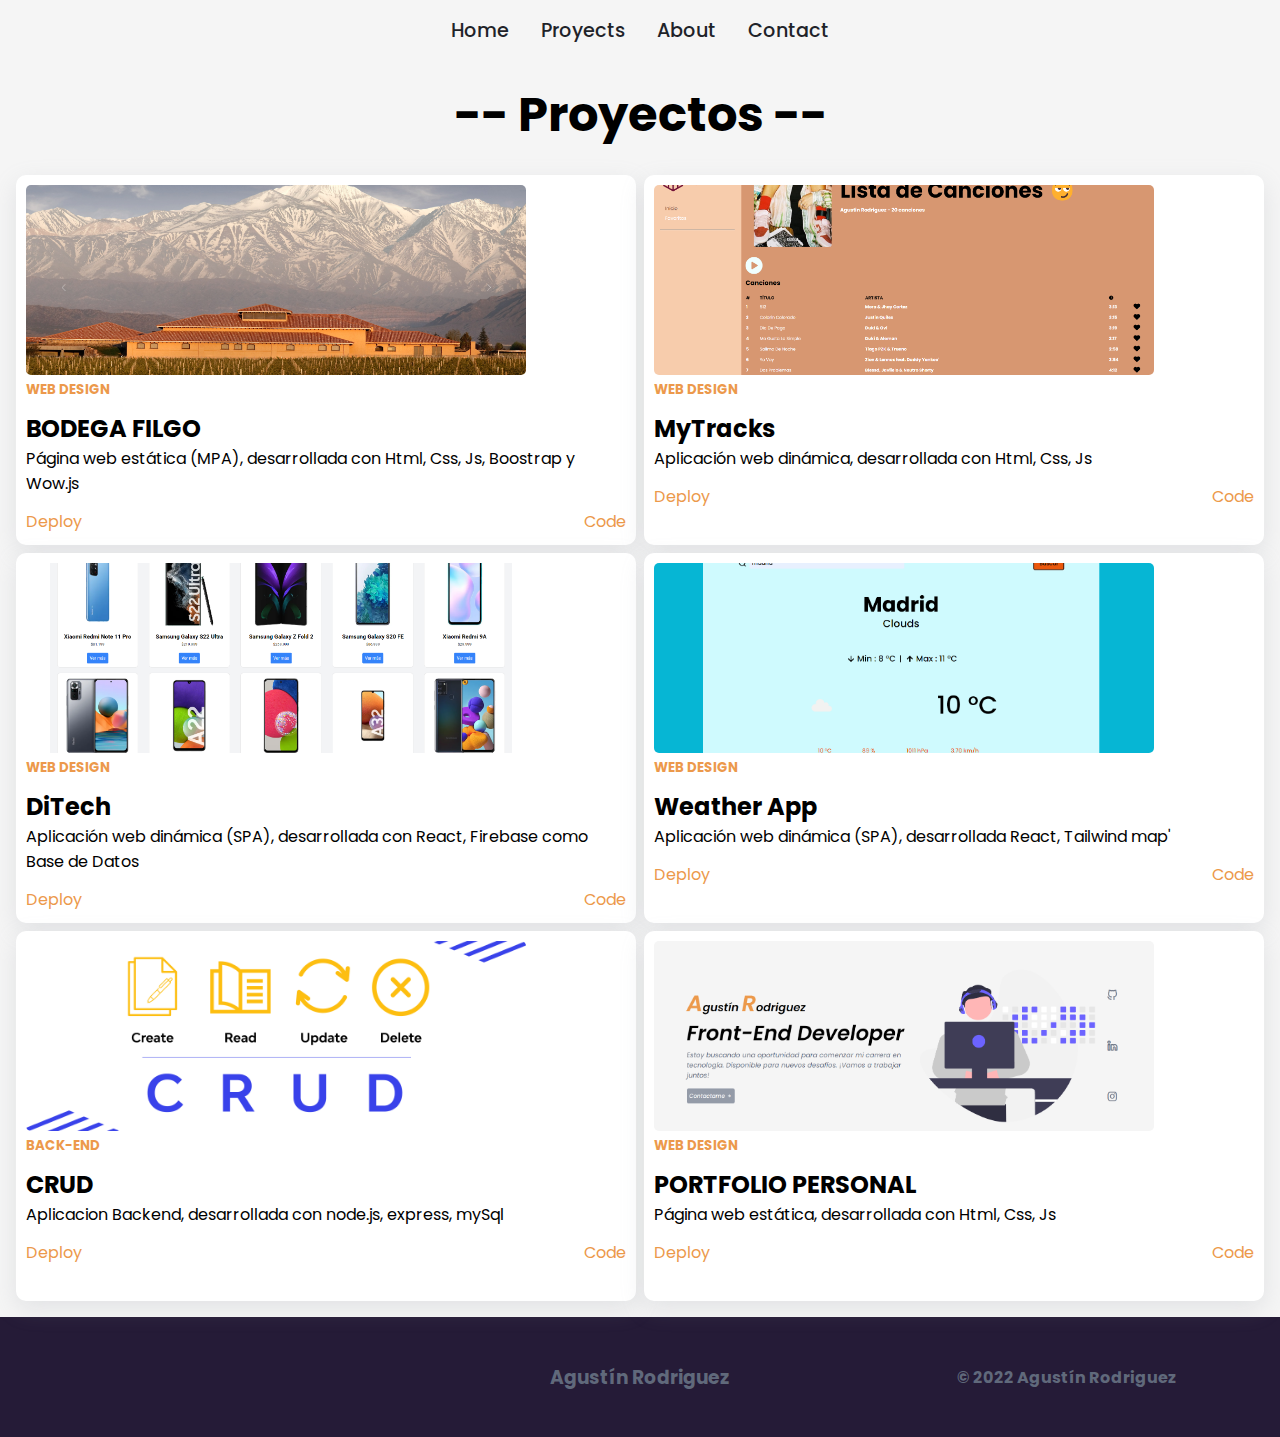
==== proyectos.html @ 2897eda4 "add proyects" ====
<!DOCTYPE html>
<html lang="en">

<head>
    <meta charset="UTF-8">
    <meta http-equiv="X-UA-Compatible" content="IE=edge">
    <meta name="viewport" content="width=device-width, initial-scale=1.0">
    <link rel="stylesheet" href="main.css">
    <link rel="stylesheet" href="https://unicons.iconscout.com/release/v4.0.0/css/line.css">
    <link rel="stylesheet" href="https://cdnjs.cloudflare.com/ajax/libs/font-awesome/6.1.1/css/all.min.css"
        integrity="sha512-KfkfwYDsLkIlwQp6LFnl8zNdLGxu9YAA1QvwINks4PhcElQSvqcyVLLD9aMhXd13uQjoXtEKNosOWaZqXgel0g=="
        crossorigin="anonymous" referrerpolicy="no-referrer" />
    <title>Proyectos</title>
</head>

<body>
    <header class="header">
        <nav class="nav">
            <div class="nav__menu">
                <button class="button">
                    <i class="fa-solid fa-bars"></i>
                </button>
            </div>

            <div class="nav__links">
                <ul>
                    <li><a href="#">Home</a></li>
                    <li><a href="#proyects">Proyects</a></li>
                    <li><a href="#about">About</a></li>
                    <li><a href="#contact">Contact</a></li>
                </ul>
            </div>
        </nav>
    </header>

    <main class="main">
        <section id="proyects" class="proyects">
            <h2 class="tittle"> -- Proyectos --</h2>
            <div class="cont__cards">

                <div class="card">
                    <div class="cont__img">
                        <img src="./assets/cardBodega.png" alt="">
                    </div>
                    <div class="resume__proyect">
                        <h5 class="type__proyect">WEB DESIGN</h5>
                        <h2 class="name__proyect">BODEGA FILGO</h2>
                        <p class="info__proyect">Página web estática (MPA), desarrollada con Html, Css, Js, Boostrap y
                            Wow.js
                        </p>
                        <div class="cont__linksCard">
                            <a href="https://nahuro.github.io/Proyecto_final_Bodega" target="_blank">Deploy <i
                                    class="uil uil-globe"></i></a>
                            <a href="https://github.com/nahuRo/Proyecto_final_Bodega" target="_blank">Code <i
                                    class="uil uil-brackets-curly"></i></a>
                        </div>
                    </div>
                </div>

                <div class="card">
                    <div class="cont__img">
                        <img src="./assets/cardMusic.png" alt="">
                    </div>

                    <div class="resume__proyect">
                        <h5 class="type__proyect">WEB DESIGN</h5>
                        <h2 class="name__proyect">MyTracks</h2>
                        <p class="info__proyect">Aplicación web dinámica, desarrollada con Html, Css, Js
                        </p>
                        <div class="cont__linksCard">
                            <a href="https://nahuro.github.io/reproductoMusic" target="_blank">Deploy <i
                                    class="uil uil-globe"></i></a>
                            <a href="https://github.com/nahuRo/reproductoMusic" target="_blank">Code <i
                                    class="uil uil-brackets-curly"></i></a>
                        </div>
                    </div>
                </div>

                <div class="card">
                    <div class="cont__img">
                        <img src="./assets/cardTienda.png" alt="">
                    </div>
                    <div class="resume__proyect">
                        <h5 class="type__proyect">WEB DESIGN</h5>
                        <h2 class="name__proyect">DiTech</h2>
                        <p class="info__proyect">Aplicación web dinámica (SPA), desarrollada con React, Firebase como
                            Base de
                            Datos
                        </p>
                        <div class="cont__linksCard">
                            <a href="https://ecommerce-hazel-ten.vercel.app" target="_blank">Deploy <i
                                    class="uil uil-globe"></i></a>
                            <a href="https://github.com/nahuRo/ecommerce" target="_blank">Code <i
                                    class="uil uil-brackets-curly"></i></a>
                        </div>
                    </div>
                </div>
                <div class="card">
                    <div class="cont__img">
                        <img src="./assets/weatherApp.png" alt="">
                    </div>
                    <div class="resume__proyect">
                        <h5 class="type__proyect">WEB DESIGN</h5>
                        <h2 class="name__proyect">Weather App</h2>
                        <p class="info__proyect">Aplicación web dinámica (SPA), desarrollada React, Tailwind
                            map'
                        </p>
                        <div class="cont__linksCard">
                            <a href="https://weather-app-indol-chi.vercel.app" target="_blank">Deploy <i
                                    class="uil uil-globe"></i></a>
                            <a href="https://github.com/nahuRo/Weather-app" target="_blank">Code <i
                                    class="uil uil-brackets-curly"></i></a>
                        </div>
                    </div>
                </div>

                <div class="card">
                    <div class="cont__img">
                        <img src="./assets/backCrud.png" alt="">
                    </div>

                    <div class="resume__proyect">
                        <h5 class="type__proyect">BACK-END </h5>
                        <h2 class="name__proyect">CRUD</h2>
                        <p class="info__proyect">Aplicacion Backend, desarrollada con node.js, express, mySql
                        </p>
                        <div class="cont__linksCard">
                            <a href="#">Deploy <i class="uil uil-globe"></i></a>
                            <a href="https://github.com/nahuRo/CRUD_BACK" target="_blank">Code <i
                                    class="uil uil-brackets-curly"></i></a>
                        </div>
                    </div>
                </div>

                <div class="card">
                    <div class="cont__img">
                        <img src="./assets/portfolio.png" alt="">
                    </div>
                    <div class="resume__proyect">
                        <h5 class="type__proyect">WEB DESIGN</h5>
                        <h2 class="name__proyect">PORTFOLIO PERSONAL</h2>
                        <p class="info__proyect">Página web estática, desarrollada con Html, Css, Js
                        </p>
                        <div class="cont__linksCard">
                            <a href="https://nahuro.github.io/Portfolio" target="_blank">Deploy <i
                                    class="uil uil-globe"></i></a>
                            <a href="https://github.com/nahuRo/Portfolio" target="_blank">Code <i
                                    class="uil uil-brackets-curly"></i></a>
                        </div>
                    </div>
                </div>

            </div>
        </section>
    </main>
    <footer class="footer">
        <div class="footer__links">
            <a href="https://github.com/nahuRo" target="_blank"><i class="uil uil-github-alt"></i></a>
            <a href="https://www.linkedin.com/in/agust%C3%ADnrodr%C3%ADguez" target="_blank"><i
                    class="uil uil-linkedin-alt"></i></a>
            <a href="#"><i class="uil uil-instagram"></i></a>
        </div>
        <div class="footer__name">
            <h3>Agustín Rodriguez</h3>
        </div>
        <div class="footer__right">
            <h4>© 2022 Agustín Rodriguez</h4>
        </div>
    </footer>
    <script src="./app.js"></script>
</body>

</html>
---- main.css ----
@import url("https://fonts.googleapis.com/css2?family=Poppins:ital,wght@1,400;1,500;1,600&display=swap");

* {
	padding: 0;
	margin: 0;
	box-sizing: border-box;
	font-family: Poppins;
}

html,
body {
	scroll-behavior: smooth;
	font-size: 16px;
	background-color: var(--grey);
}

a {
	text-decoration: none;
}

li {
	list-style-type: none;
}
img {
	width: 100%;
	height: 100%;
	object-fit: cover;
	vertical-align: middle;
}

:root {
	--white: hsla(0, 0%, 100%, 1);
	--white_a8: hsla(0, 0%, 100%, 0.08);
	--white_a12: hsla(0, 0%, 100%, 0.12);
	--cultured: hsla(220, 20%, 97%, 1);
	--snow: hsla(345, 57%, 97%, 1);
	--manatee: hsla(219, 10%, 62%, 1);
	--cadet-blue-crayola_a20: hsla(222, 23%, 71%, 0.2);
	--cinnamon-satin: hsla(344, 53%, 62%, 1);
	--raisin-black: hsla(216, 14%, 14%, 1);
	--raisin-black_a6: hsla(216, 14%, 14%, 0.06);
	--gunmetal: hsla(214, 15%, 21%, 1);
	--charcoal: hsla(219, 22%, 26%, 1);

	--black-coral: hsla(220, 12%, 43%, 1);
	--grey: #f5f5f5;
	--white: #ffffff;
	--black: #000000;

	--weight-M: 500;
}
section {
	min-height: 100vh;
	padding: 1rem;
	max-width: 1300px;
	margin: 0 auto;
}
.side {
	width: 48%;
	margin: 0 auto;
}

.flex__container {
	display: flex;
	justify-content: center;
	align-items: center;
}

.btn__primary {
	background-color: var(--manatee);
	padding: 10px 7px;
	border-radius: 5px;
	color: var(--white);
}
.cont__btn {
	margin-top: 2rem;
}

.center {
	text-align: center;
}
/* HEADER */

.header .nav {
	display: flex;
	justify-content: space-around;
	align-items: center;
	flex-wrap: wrap;
	padding: 0 1rem;
}

.header .nav .nav__menu {
	display: none;
}
.header .nav .nav__menu .button {
	border: none;
}
.header .nav .nav__menu .button i {
	font-size: 2rem;
}

.header .nav .nav__links {
	overflow: hidden;
}
.header .nav ul {
	display: flex;
	align-items: center;
	height: 100%;
}
.header .nav ul li {
	margin: 1rem;
}
.header .nav .nav__links a {
	font-size: 1.2rem;
	display: inline-block;
	position: relative;
	color: var(--raisin-black);
	font-weight: var(--weight-M);
}
.header .nav .nav__links a:after {
	content: "";
	display: block;
	margin: auto;
	height: 2px;
	width: 0px;
	transition: all 0.8s;
}
.header .nav .nav__links a:hover:after {
	width: 100%;
	background-color: var(--raisin-black);
}

/* ---- MAIN ---- */
/* header */

.main .presentation {
	min-height: calc(100vh - 65px);
	display: flex;
	justify-content: space-between;
	align-items: center;
}
.main .presentation .presentacion__mini {
	margin: 0 auto; /* UNO */
}
.main .presentation .presentacion__mini .first__W {
	font-size: 4rem;
	color: #ec994b;
}
.main .presentation .presentacion__mini .name {
	font-size: 2rem;
	line-height: 1.1;
}
.main .presentation .presentacion__mini .degree {
	font-size: 3.5rem;
	line-height: 1.1;
	padding: 1rem 0;
}
.main .presentation .presentacion__mini .summary {
	font-size: 1.2rem;
	color: var(--black-coral);
}

.main .presentacion__encabezado {
	margin: 0 auto; /* UNO */
	display: flex;
	justify-content: space-evenly;
}
.main .presentacion__encabezado .cont_img__header {
	text-align: center;
	max-width: 500px;
}

.main .presentacion__encabezado .social__links {
	display: flex;
	flex-direction: column;
	justify-content: space-around;
	align-items: center;
}
.main .presentacion__encabezado .social__links i {
	color: var(--black-coral);
	font-size: 2rem;
}
.main .presentacion__encabezado .social__links i:hover {
	color: var(--black);
}

/* proyects */
.main .proyects .tittle {
	font-size: 3rem;
	text-align: center;
	padding-bottom: 1.5rem;
}
.main .proyects .cont__cards {
	display: grid;
	grid-template-columns: repeat(3, 1fr);
	gap: 1rem;
}
.main .proyects .cont__cards .card {
	box-shadow: rgba(149, 157, 165, 0.2) 0px 8px 24px;
	background-color: var(--white);
	display: flex;
	flex-direction: column;
	border-radius: 10px;
	padding: 10px;
	height: 370px;
}
.main .proyects .cont__cards .card .cont__img {
	height: 190px;
}
.main .proyects .cont__cards .card .cont__img img {
	border-radius: 5px;
}
.main .proyects .cont__cards .card .resume__proyect .type__proyect {
	padding-top: 0.3rem;
	color: #ec994b;
}
.main .proyects .cont__cards .card .resume__proyect .name__proyect {
	padding-top: 0.7rem;
}
.main .proyects .cont__cards .card .resume__proyect .info__proyect {
	font-size: var(--small-font-size);
}
.main .proyects .cont__cards .card .resume__proyect .cont__linksCard {
	display: flex;
	align-items: center;
	justify-content: space-between;
	margin-top: 0.8rem;
}
.main .proyects .cont__cards .card .resume__proyect .cont__linksCard a {
	color: #ec994b;
}

/* about */
.main .about {
	display: flex;
	justify-content: space-around;
	align-items: center;
}

.main .about .about__info {
	margin: 0 auto;
}

.main .about .tecnologies {
	margin: 1rem auto 0 auto;
	background-color: var(--white);
	padding: 20px 10px;
	border-radius: 10px;
}
.main .about .tecnologies h3 {
	margin-bottom: 1rem;
}
.main .about .tecnologies .cont__logos {
	display: flex;
	justify-content: space-evenly;
	align-items: center;
	flex-wrap: wrap;
	column-gap: 7px;
	row-gap: 25px;
}
.main .about .tecnologies .cont__logos .cont__logo {
	text-align: center;
	max-width: fit-content;
	height: 100px;
}
.main .about .tecnologies .cont__logos .cont__logo img {
	border-radius: 10px;
}

.main .about .about__imgCont {
	margin: 0 auto;
	max-width: 600px;
}

/* contact */

.main .contact .cont__form {
	background-color: #ffffff;
	border-radius: 10px;
}

.main .contact .cont__form .form {
	display: flex;
	flex-direction: column;
	justify-content: space-evenly;
	align-items: center;
	min-height: 400px;
}

.main .contact .cont__form .cont__input {
	width: 90%;
}
.main .contact .cont__form .cont__input .label {
	display: block;
	margin-bottom: 0.2rem;
}
.main .contact .cont__form .cont__input .input {
	width: 100%;
	border: none;
	border-radius: 5px;
	padding: 7px;
	background-color: #f5f5f5;
}
.main .contact .cont__form .cont__input .submit__input {
	margin-top: 1rem;
	background-color: #f5f5f5;
}
.main .contact .cont__form .cont__input .submit__input:hover {
	background-color: #ffe3e1;
	cursor: pointer;
}
/* ---- FOOTER ----*/

.footer {
	min-height: 120px;
	background-color: #251b37;
	display: flex;
	justify-content: space-evenly;
	align-items: center;
	color: var(--black-coral);
}

.footer .footer__links {
	width: 33.33%;
	display: flex;
	justify-content: space-around;
	align-items: center;
}
.footer .footer__links a i {
	font-size: 2rem;
	font-weight: 300;
	color: var(--black-coral);
}
.footer .footer__links a i:hover {
	color: var(--black);
}
.footer .footer__name {
	width: 33.33%;
	text-align: center;
}
.footer .footer__right {
	width: 33.33%;
	text-align: center;
}

.cont__img {
	text-align: center;
	max-width: 500px;
}

@media screen and (max-width: 640px) {
	body {
		font-size: 14px;
	}
	.side {
		width: 100%;
	}
	.flex__container {
		flex-direction: column;
		justify-content: space-evenly;
	}
	.header .nav {
		justify-content: end;
		padding: 1rem;
	}

	.header .nav .nav__menu {
		display: block;
	}

	.header .nav .nav__links {
		height: 0;
		width: 100%;
		transition: all 0.5s ease;
	}
	.header .nav .nav__links.active {
		height: 100vh;
	}

	.header .nav ul {
		flex-direction: column;
		justify-content: center;
	}
	.header .nav ul li {
		margin: 1.3rem 0;
	}

	/* main */

	.main .presentation .presentacion__mini .first__W {
		font-size: 6vw;
	}
	.main .presentation .presentacion__mini .name {
		font-size: 5vw;
	}
	.main .presentation .presentacion__mini .degree {
		font-size: 8.3vw;
		line-height: 1.1;
		padding: 0.4rem 0;
	}
	.main .presentation .presentacion__mini .summary {
		font-size: 4vw;
	}

	.main .presentation {
		flex-direction: column;
		justify-content: space-evenly;
	}

	.main .presentacion__encabezado {
		flex-direction: column;
		justify-content: space-evenly;
	}

	.main .presentacion__encabezado .social__links {
		flex-direction: row;
	}

	/* proyects */
	.main .proyects .cont__cards {
		display: grid;
		grid-template-columns: repeat(1, 1fr);
		gap: 1rem;
	}
	/* about */
	.main .about {
		flex-direction: column-reverse;
	}
	.main .about .about__info {
		width: 100%;
		font-size: 0.75rem;
	}
	.main .about .tecnologies {
		padding: 15px 7px;
	}
	.main .about .tecnologies h3 {
		margin-bottom: 0.4rem;
	}
	.main .about .tecnologies .cont__logos {
		row-gap: 3px;
	}
	.main .about .tecnologies .cont__logos .cont__logo img {
		width: 60px;
		height: 60px;
		object-fit: contain;
	}
	/* contact */

	.main .contact .cont__form {
		border-radius: 7px;
	}

	.main .contact .cont__form .form {
		min-height: 320px;
		padding: 5px 0px;
	}
	.main .contact .cont__form .cont__input {
		width: 95%;
	}
	.main .contact .cont__form .cont__input .label {
		display: block;
		margin-bottom: 0.13rem;
	}
	.main .contact .cont__form .cont__input .input {
		padding: 5px;
	}

	.main .contact .cont__form .cont__input .submit__input {
		margin-top: 0.4rem;
		background-color: #f5f5f5;
	}
	.main .contact .cont__form .cont__input .submit__input:hover {
		background-color: #ffe3e1;
		cursor: pointer;
	}
	/* ---- FOOTER ----*/

	.footer {
		flex-direction: column;
		justify-content: space-evenly;
	}

	.footer .footer__links {
		width: 100%;
		justify-content: space-evenly;
	}
	.footer .footer__name {
		width: 100%;
	}
	.footer .footer__right {
		width: 100%;
	}
}

@media screen and (min-width: 640px) and (max-width: 1280px) {
	.main .presentation .presentacion__mini .first__W {
		font-size: 2.5rem;
	}
	.main .presentation .presentacion__mini .name {
		font-size: 1.4rem;
	}
	.main .presentation .presentacion__mini .degree {
		font-size: 3.3rem;
		line-height: 1.1;
	}
	.main .presentation .presentacion__mini .summary {
		font-size: 1rem;
	}
	/* proyects */
	.main .proyects .cont__cards {
		display: grid;
		grid-template-columns: repeat(2, 1fr);
		gap: 0.5rem;
	}

	/* about */

	.main .about .tecnologies {
		padding: 15px 7px;
	}
	.main .about .tecnologies h3 {
		margin-bottom: 0.6rem;
	}
	.main .about .tecnologies .cont__logos {
		column-gap: 7px;
		row-gap: 25px;
	}
	.main .about .tecnologies .cont__logos .cont__logo img {
		width: 100px;
		height: 100px;
		object-fit: contain;
	}
}
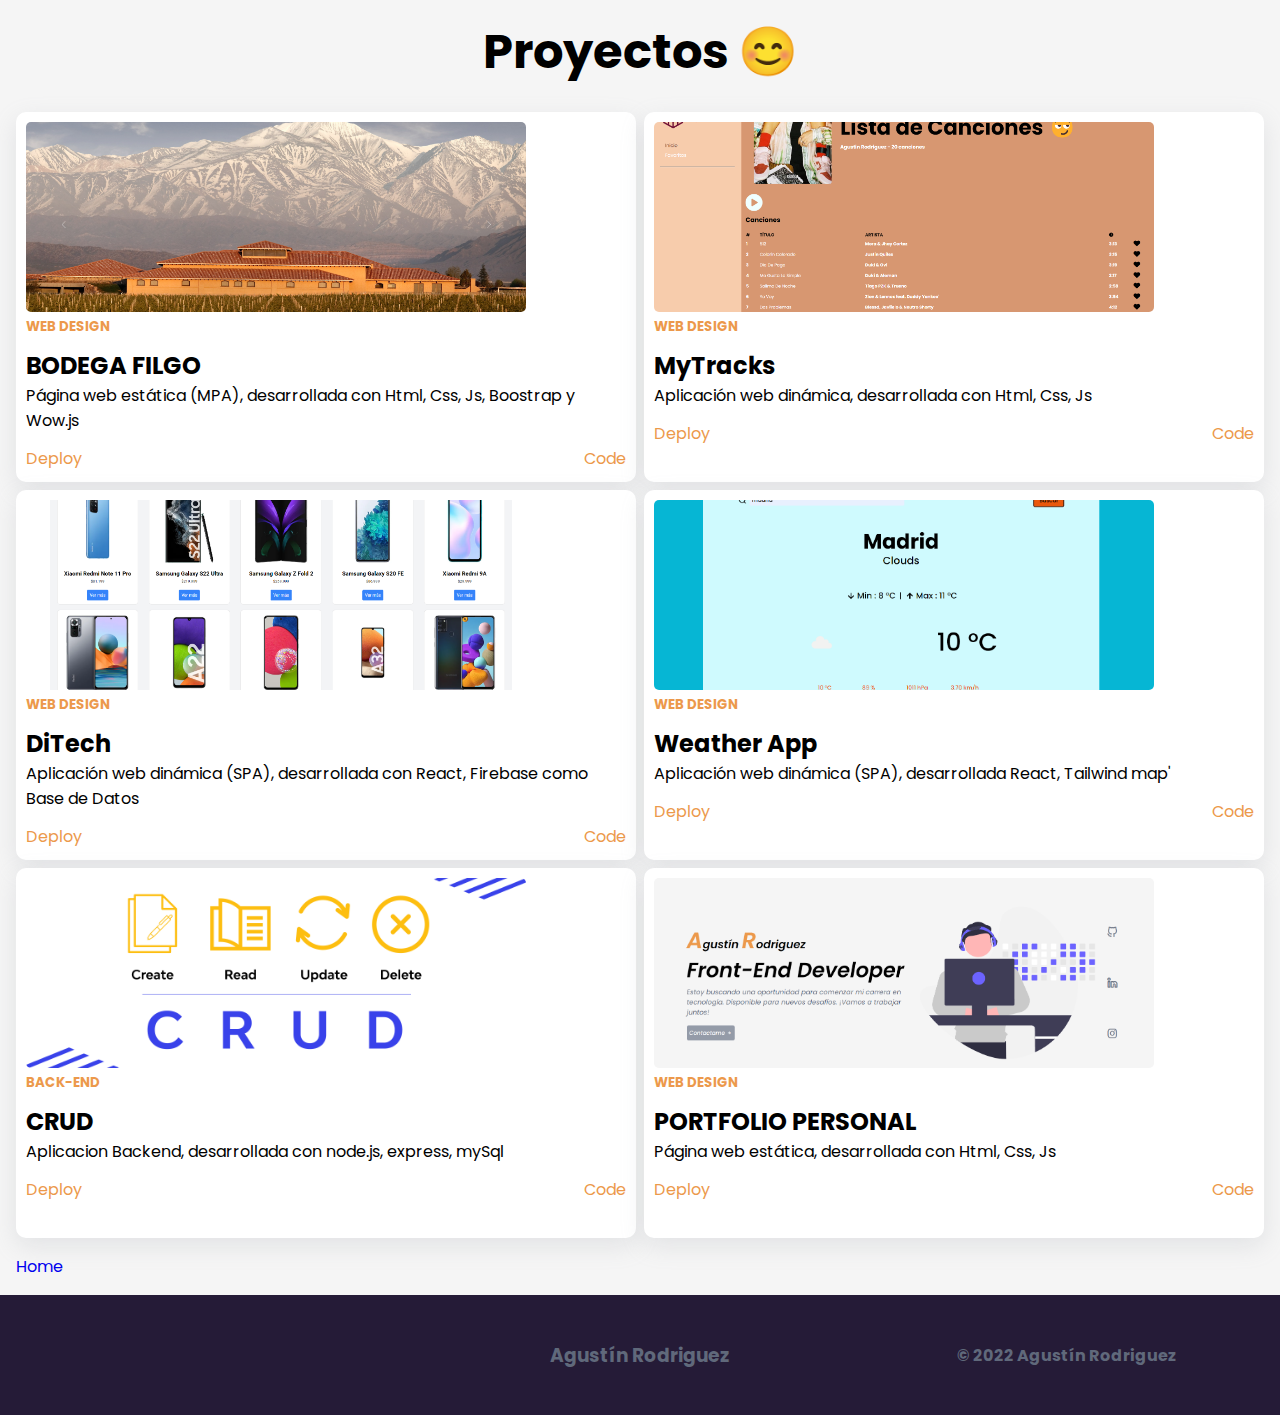
==== commit a3d9f614: "fix" ====
--- a/proyectos.html
+++ b/proyectos.html
@@ -14,28 +14,9 @@
 </head>
 
 <body>
-    <header class="header">
-        <nav class="nav">
-            <div class="nav__menu">
-                <button class="button">
-                    <i class="fa-solid fa-bars"></i>
-                </button>
-            </div>
-
-            <div class="nav__links">
-                <ul>
-                    <li><a href="#">Home</a></li>
-                    <li><a href="#proyects">Proyects</a></li>
-                    <li><a href="#about">About</a></li>
-                    <li><a href="#contact">Contact</a></li>
-                </ul>
-            </div>
-        </nav>
-    </header>
-
     <main class="main">
         <section id="proyects" class="proyects">
-            <h2 class="tittle"> -- Proyectos --</h2>
+            <h2 class="tittle"> Proyectos 😊</h2>
             <div class="cont__cards">
 
                 <div class="card">
@@ -151,6 +132,9 @@
                 </div>
 
             </div>
+            <div class="cont__ProyectLink">
+                <a href="./index.html" class="btn2">Home</a>
+            </div>
         </section>
     </main>
     <footer class="footer">
--- a/main.css
+++ b/main.css
@@ -44,10 +44,9 @@
 
 	--black-coral: hsla(220, 12%, 43%, 1);
 	--grey: #f5f5f5;
-	--white: #ffffff;
+	/* --white: #ffffff; */
 	--black: #000000;
-
-	--weight-M: 500;
+	--orange: #ec994b;
 }
 section {
 	min-height: 100vh;
@@ -55,6 +54,9 @@
 	max-width: 1300px;
 	margin: 0 auto;
 }
+.center__block {
+	margin: 0 auto;
+}
 .side {
 	width: 48%;
 	margin: 0 auto;
@@ -66,19 +68,44 @@
 	align-items: center;
 }
 
-.btn__primary {
-	background-color: var(--manatee);
+.btn {
+	text-align: center;
 	padding: 10px 7px;
 	border-radius: 5px;
+	border: none;
+	width: 100%;
+	cursor: pointer;
+	transition: all ease-in-out 400ms;
+}
+.btn__c1 {
+	background-color: var(--manatee);
 	color: var(--white);
 }
+.btn__c1:hover {
+	background-color: var(--white);
+	color: var(--manatee);
+}
+.btn__c2 {
+	background-color: var(--white);
+	color: var(--manatee);
+}
+.btn__c2:hover {
+	background-color: var(--manatee);
+	color: var(--white);
+}
+.btn__c3 {
+	background-color: var(--cadet-blue-crayola_a20);
+	color: var(--black-coral);
+}
+.btn__c3:hover {
+	background-color: var(--manatee);
+	color: var(--white);
+}
+
 .cont__btn {
 	margin-top: 2rem;
 }
 
-.center {
-	text-align: center;
-}
 /* HEADER */
 
 .header .nav {
@@ -144,7 +171,7 @@
 }
 .main .presentation .presentacion__mini .first__W {
 	font-size: 4rem;
-	color: #ec994b;
+	color: var(--orange);
 }
 .main .presentation .presentacion__mini .name {
 	font-size: 2rem;
@@ -212,7 +239,7 @@
 }
 .main .proyects .cont__cards .card .resume__proyect .type__proyect {
 	padding-top: 0.3rem;
-	color: #ec994b;
+	color: var(--orange);
 }
 .main .proyects .cont__cards .card .resume__proyect .name__proyect {
 	padding-top: 0.7rem;
@@ -227,7 +254,14 @@
 	margin-top: 0.8rem;
 }
 .main .proyects .cont__cards .card .resume__proyect .cont__linksCard a {
-	color: #ec994b;
+	color: var(--orange);
+}
+/* Proyect.html */
+.main .proyects .cont__ProyectLink {
+	margin-top: 1rem;
+}
+.main .proyects .cont__ProyectLink a {
+	display: block;
 }
 
 /* about */
@@ -301,14 +335,6 @@
 	padding: 7px;
 	background-color: #f5f5f5;
 }
-.main .contact .cont__form .cont__input .submit__input {
-	margin-top: 1rem;
-	background-color: #f5f5f5;
-}
-.main .contact .cont__form .cont__input .submit__input:hover {
-	background-color: #ffe3e1;
-	cursor: pointer;
-}
 /* ---- FOOTER ----*/
 
 .footer {
@@ -531,3 +557,4 @@
 		object-fit: contain;
 	}
 }
+/* 560 */
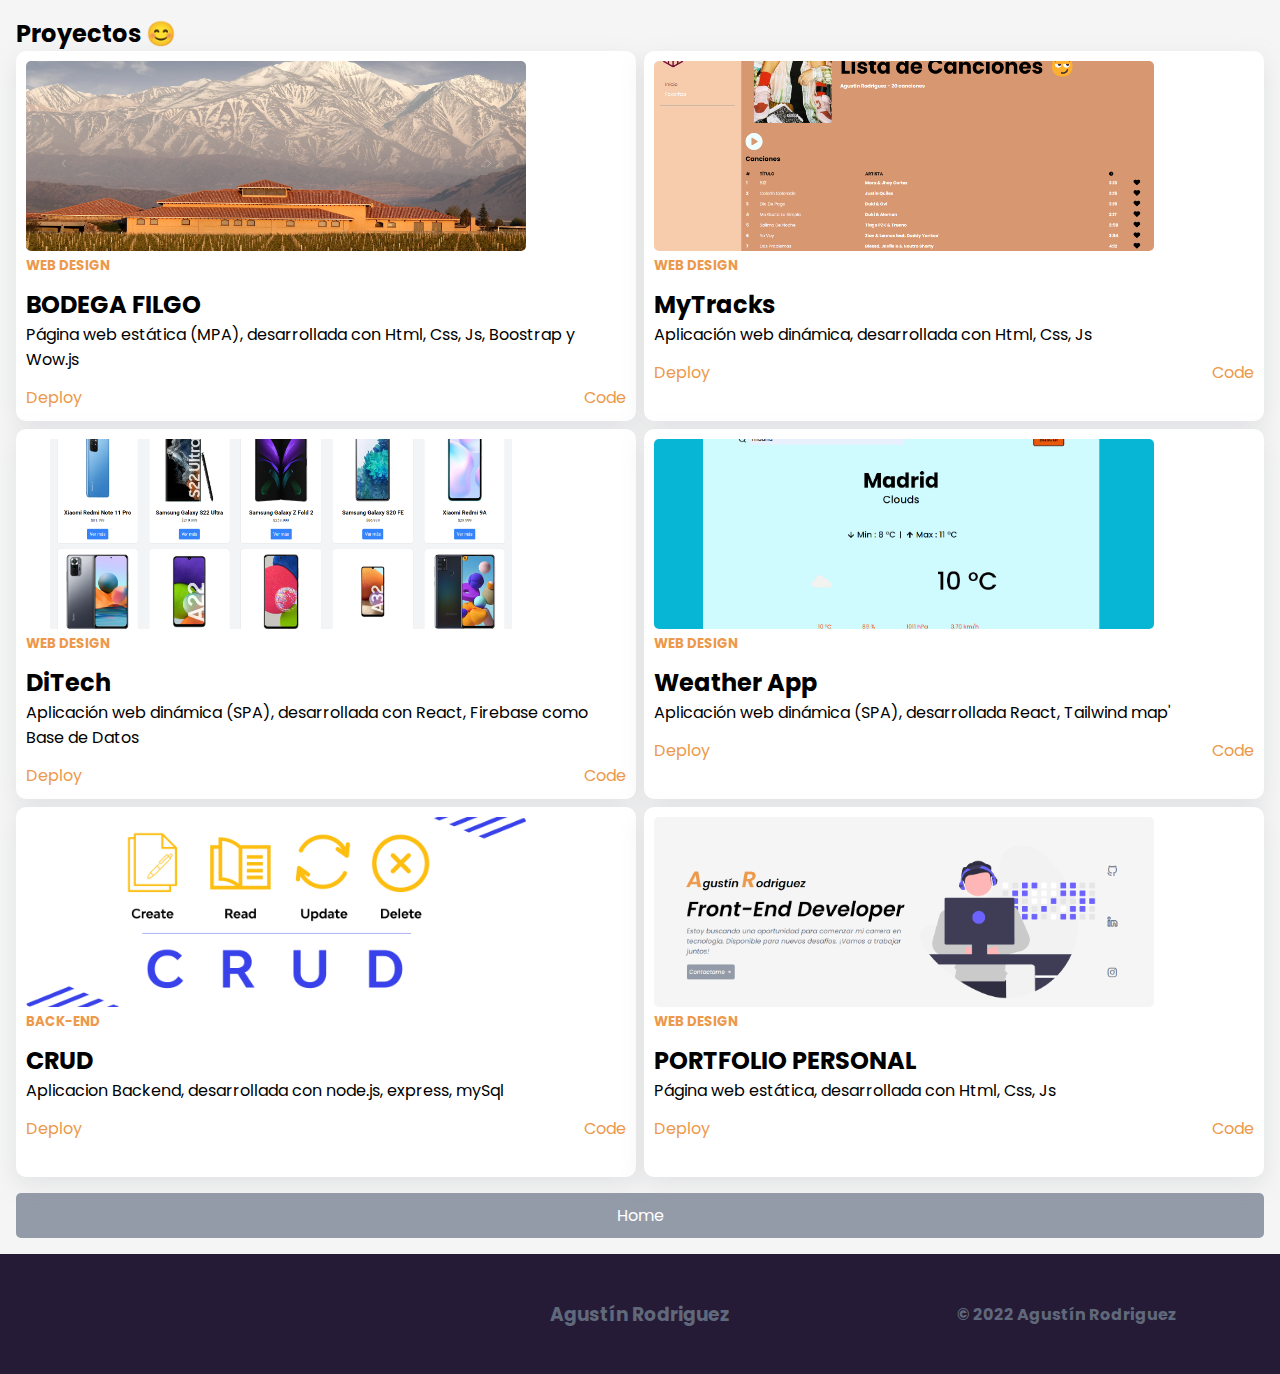
==== commit 15366e06: "add corrections" ====
--- a/proyectos.html
+++ b/proyectos.html
@@ -132,26 +132,27 @@
                 </div>
 
             </div>
+
             <div class="cont__ProyectLink">
-                <a href="./index.html" class="btn2">Home</a>
+                <a href="./index.html" class="btn btn__c1"">Home</a>
             </div>
         </section>
     </main>
-    <footer class="footer">
-        <div class="footer__links">
-            <a href="https://github.com/nahuRo" target="_blank"><i class="uil uil-github-alt"></i></a>
-            <a href="https://www.linkedin.com/in/agust%C3%ADnrodr%C3%ADguez" target="_blank"><i
-                    class="uil uil-linkedin-alt"></i></a>
-            <a href="#"><i class="uil uil-instagram"></i></a>
-        </div>
-        <div class="footer__name">
-            <h3>Agustín Rodriguez</h3>
-        </div>
-        <div class="footer__right">
-            <h4>© 2022 Agustín Rodriguez</h4>
-        </div>
-    </footer>
-    <script src="./app.js"></script>
+    <footer class=" footer">
+                    <div class="footer__links">
+                        <a href="https://github.com/nahuRo" target="_blank"><i class="uil uil-github-alt"></i></a>
+                        <a href="https://www.linkedin.com/in/agust%C3%ADnrodr%C3%ADguez" target="_blank"><i
+                                class="uil uil-linkedin-alt"></i></a>
+                        <a href="#"><i class="uil uil-instagram"></i></a>
+                    </div>
+                    <div class="footer__name">
+                        <h3>Agustín Rodriguez</h3>
+                    </div>
+                    <div class="footer__right">
+                        <h4>© 2022 Agustín Rodriguez</h4>
+                    </div>
+                    </footer>
+                    <script src="./app.js"></script>
 </body>
 
 </html>--- a/main.css
+++ b/main.css
@@ -44,7 +44,6 @@
 
 	--black-coral: hsla(220, 12%, 43%, 1);
 	--grey: #f5f5f5;
-	/* --white: #ffffff; */
 	--black: #000000;
 	--orange: #ec994b;
 }
@@ -106,6 +105,16 @@
 	margin-top: 2rem;
 }
 
+.section__tittle {
+	text-align: center;
+	font-size: 3.2rem;
+	margin-bottom: 1.1rem;
+}
+
+.text {
+	font-size: 1rem;
+	padding: 0.3rem;
+}
 /* HEADER */
 
 .header .nav {
@@ -212,11 +221,7 @@
 }
 
 /* proyects */
-.main .proyects .tittle {
-	font-size: 3rem;
-	text-align: center;
-	padding-bottom: 1.5rem;
-}
+
 .main .proyects .cont__cards {
 	display: grid;
 	grid-template-columns: repeat(3, 1fr);
@@ -230,6 +235,17 @@
 	border-radius: 10px;
 	padding: 10px;
 	height: 370px;
+	transition: all 0.5s ease;
+}
+.main .proyects .cont__cards .card:hover {
+	transform: scale(1.04);
+	box-shadow: rgba(149, 157, 165, 0.2) 0px 8px 24px;
+	background-color: var(--white);
+	display: flex;
+	flex-direction: column;
+	border-radius: 10px;
+	padding: 10px;
+	height: 370px;
 }
 .main .proyects .cont__cards .card .cont__img {
 	height: 190px;
@@ -265,15 +281,6 @@
 }
 
 /* about */
-.main .about {
-	display: flex;
-	justify-content: space-around;
-	align-items: center;
-}
-
-.main .about .about__info {
-	margin: 0 auto;
-}
 
 .main .about .tecnologies {
 	margin: 1rem auto 0 auto;
@@ -385,6 +392,10 @@
 		flex-direction: column;
 		justify-content: space-evenly;
 	}
+	.section__tittle {
+		font-size: 8vw;
+		margin-bottom: 0.9rem;
+	}
 	.header .nav {
 		justify-content: end;
 		padding: 1rem;
@@ -519,6 +530,11 @@
 }
 
 @media screen and (min-width: 640px) and (max-width: 1280px) {
+	.section__tittle {
+		font-size: 2.3rem;
+		margin-bottom: 1rem;
+	}
+
 	.main .presentation .presentacion__mini .first__W {
 		font-size: 2.5rem;
 	}
@@ -557,4 +573,3 @@
 		object-fit: contain;
 	}
 }
-/* 560 */
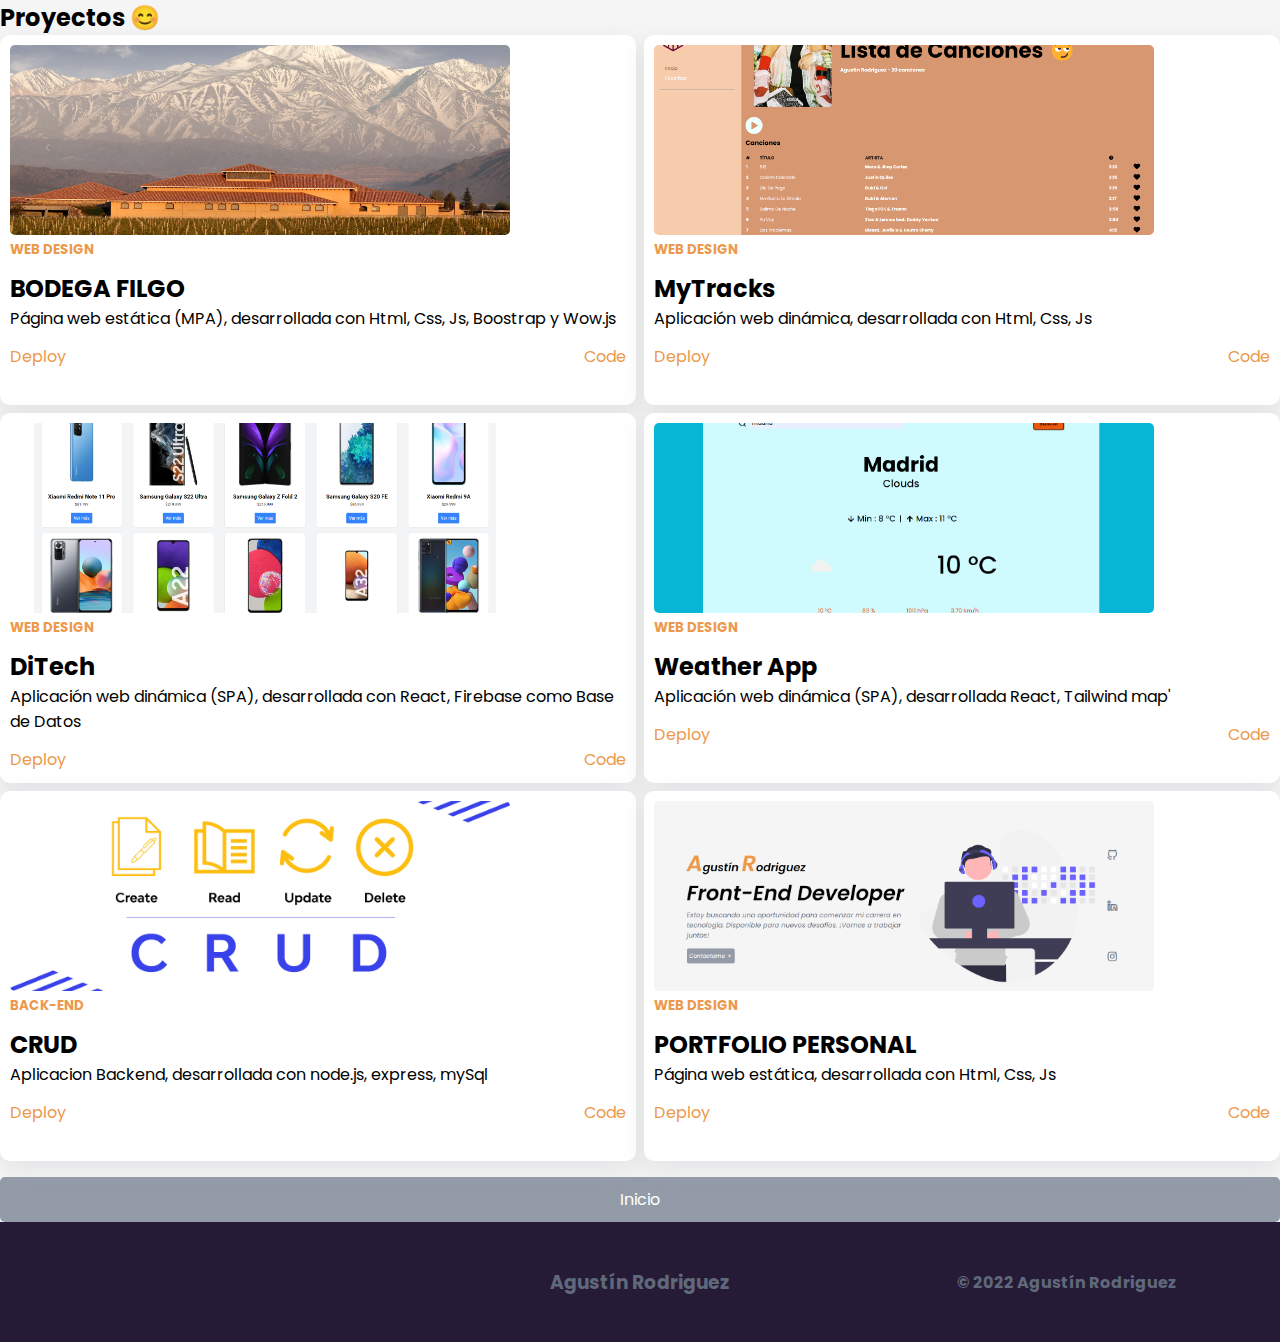
==== commit 8b200d60: "add corrections 1.2" ====
--- a/proyectos.html
+++ b/proyectos.html
@@ -134,7 +134,7 @@
             </div>
 
             <div class="cont__ProyectLink">
-                <a href="./index.html" class="btn btn__c1"">Home</a>
+                <a href="./index.html" class="btn btn__c1"">Inicio</a>
             </div>
         </section>
     </main>
--- a/main.css
+++ b/main.css
@@ -47,7 +47,7 @@
 	--black: #000000;
 	--orange: #ec994b;
 }
-section {
+.section {
 	min-height: 100vh;
 	padding: 1rem;
 	max-width: 1300px;
@@ -170,7 +170,6 @@
 /* header */
 
 .main .presentation {
-	min-height: calc(100vh - 65px);
 	display: flex;
 	justify-content: space-between;
 	align-items: center;
@@ -199,17 +198,17 @@
 .main .presentacion__encabezado {
 	margin: 0 auto; /* UNO */
 	display: flex;
+	justify-content: space-between;
+}
+.main .presentacion__encabezado .cont_img__header {
+	text-align: center;
+	max-width: 500px;
+}
+
+.main .presentacion__encabezado .social__links {
+	display: flex;
+	flex-direction: column;
 	justify-content: space-evenly;
-}
-.main .presentacion__encabezado .cont_img__header {
-	text-align: center;
-	max-width: 500px;
-}
-
-.main .presentacion__encabezado .social__links {
-	display: flex;
-	flex-direction: column;
-	justify-content: space-around;
 	align-items: center;
 }
 .main .presentacion__encabezado .social__links i {
@@ -283,10 +282,7 @@
 /* about */
 
 .main .about .tecnologies {
-	margin: 1rem auto 0 auto;
-	background-color: var(--white);
-	padding: 20px 10px;
-	border-radius: 10px;
+	margin: 1rem auto 0rem auto;
 }
 .main .about .tecnologies h3 {
 	margin-bottom: 1rem;
@@ -314,7 +310,10 @@
 }
 
 /* contact */
-
+.main .contact {
+	min-height: auto;
+	padding: 0rem 1rem 5rem 1rem;
+}
 .main .contact .cont__form {
 	background-color: #ffffff;
 	border-radius: 10px;
@@ -356,7 +355,7 @@
 .footer .footer__links {
 	width: 33.33%;
 	display: flex;
-	justify-content: space-around;
+	justify-content: space-evenly;
 	align-items: center;
 }
 .footer .footer__links a i {
@@ -391,6 +390,7 @@
 	.flex__container {
 		flex-direction: column;
 		justify-content: space-evenly;
+		min-height: 800px;
 	}
 	.section__tittle {
 		font-size: 8vw;
@@ -482,6 +482,9 @@
 		object-fit: contain;
 	}
 	/* contact */
+	.main .contact {
+		padding: 1rem;
+	}
 
 	.main .contact .cont__form {
 		border-radius: 7px;
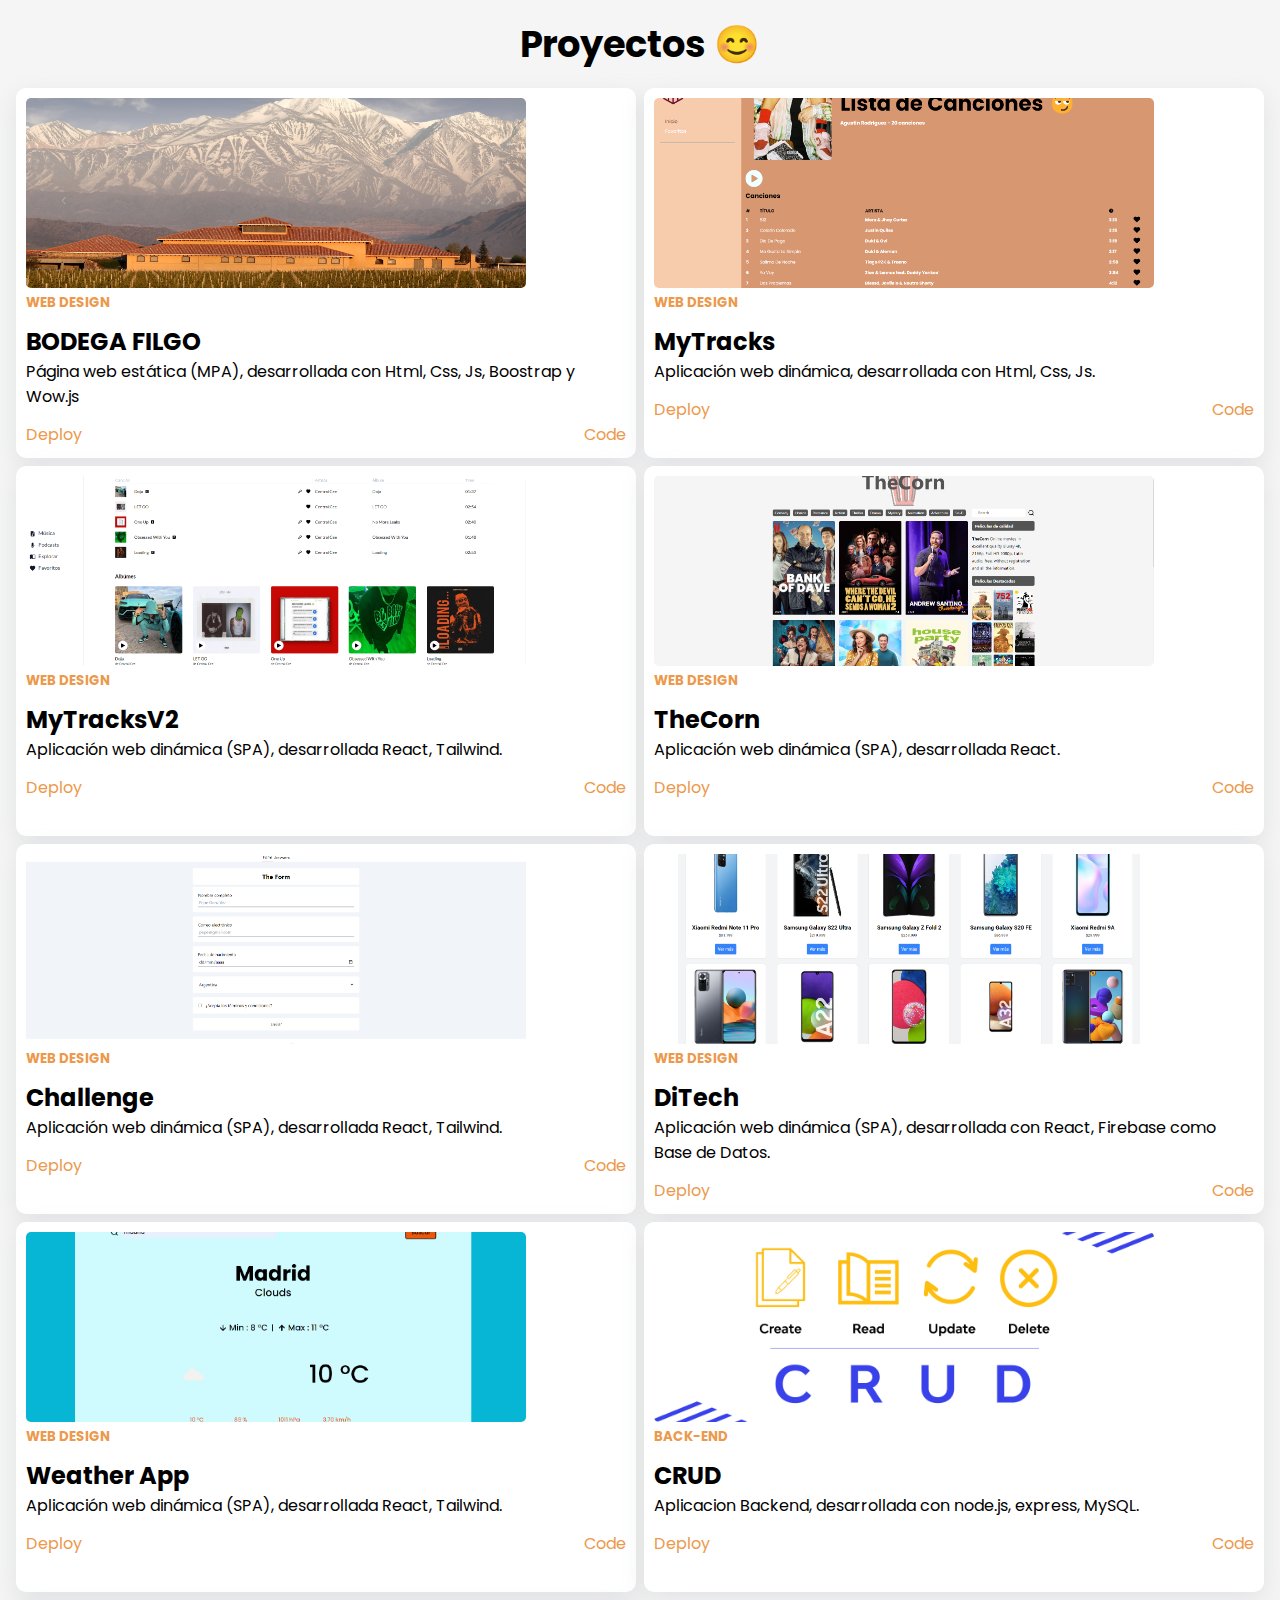
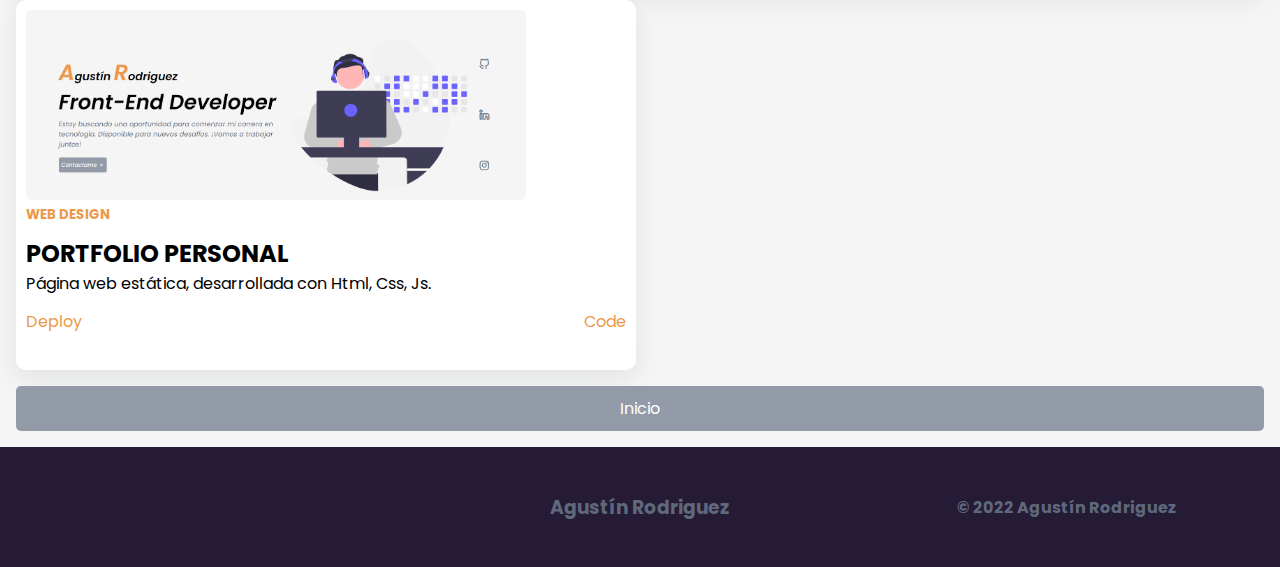
==== commit 236f4e96: "add proyects" ====
--- a/proyectos.html
+++ b/proyectos.html
@@ -15,8 +15,8 @@
 
 <body>
     <main class="main">
-        <section id="proyects" class="proyects">
-            <h2 class="tittle"> Proyectos 😊</h2>
+        <section id="proyects" class="section proyects">
+            <h2 class="section__tittle"> Proyectos 😊</h2>
             <div class="cont__cards">
 
                 <div class="card">
@@ -46,7 +46,7 @@
                     <div class="resume__proyect">
                         <h5 class="type__proyect">WEB DESIGN</h5>
                         <h2 class="name__proyect">MyTracks</h2>
-                        <p class="info__proyect">Aplicación web dinámica, desarrollada con Html, Css, Js
+                        <p class="info__proyect">Aplicación web dinámica, desarrollada con Html, Css, Js.
                         </p>
                         <div class="cont__linksCard">
                             <a href="https://nahuro.github.io/reproductoMusic" target="_blank">Deploy <i
@@ -56,7 +56,59 @@
                         </div>
                     </div>
                 </div>
-
+                <div class="card">
+                    <div class="cont__img">
+                        <img src="./assets/cardMytracksv2.png" alt="">
+                    </div>
+
+                    <div class="resume__proyect">
+                        <h5 class="type__proyect">WEB DESIGN</h5>
+                        <h2 class="name__proyect">MyTracksV2</h2>
+                        <p class="info__proyect">Aplicación web dinámica (SPA), desarrollada React, Tailwind.
+                        </p>
+                        <div class="cont__linksCard">
+                            <a href="https://music-app-ochre-tau.vercel.app/" target="_blank">Deploy <i
+                                    class="uil uil-globe"></i></a>
+                            <a href="https://github.com/nahuRo/MusicApp" target="_blank">Code <i
+                                    class="uil uil-brackets-curly"></i></a>
+                        </div>
+                    </div>
+                </div>
+                <div class="card">
+                    <div class="cont__img">
+                        <img src="./assets/cardTheCorn.png" alt="">
+                    </div>
+
+                    <div class="resume__proyect">
+                        <h5 class="type__proyect">WEB DESIGN</h5>
+                        <h2 class="name__proyect">TheCorn</h2>
+                        <p class="info__proyect">Aplicación web dinámica (SPA), desarrollada React.
+                        </p>
+                        <div class="cont__linksCard">
+                            <a href="https://the-corn.vercel.app/" target="_blank">Deploy <i
+                                    class="uil uil-globe"></i></a>
+                            <a href="https://github.com/nahuRo/The-Corn" target="_blank">Code <i
+                                    class="uil uil-brackets-curly"></i></a>
+                        </div>
+                    </div>
+                </div>
+                <div class="card">
+                    <div class="cont__img">
+                        <img src="./assets/cardChallenge.png" alt="">
+                    </div>
+                    <div class="resume__proyect">
+                        <h5 class="type__proyect">WEB DESIGN</h5>
+                        <h2 class="name__proyect">Challenge</h2>
+                        <p class="info__proyect">Aplicación web dinámica (SPA), desarrollada React, Tailwind.
+                        </p>
+                        <div class="cont__linksCard">
+                            <a href="https://challenge-grey-dive-gamma.vercel.app/" target="_blank">Deploy <i
+                                    class="uil uil-globe"></i></a>
+                            <a href="https://github.com/nahuRo/challenge-GreyDive" target="_blank">Code <i
+                                    class="uil uil-brackets-curly"></i></a>
+                        </div>
+                    </div>
+                </div>
                 <div class="card">
                     <div class="cont__img">
                         <img src="./assets/cardTienda.png" alt="">
@@ -66,7 +118,7 @@
                         <h2 class="name__proyect">DiTech</h2>
                         <p class="info__proyect">Aplicación web dinámica (SPA), desarrollada con React, Firebase como
                             Base de
-                            Datos
+                            Datos.
                         </p>
                         <div class="cont__linksCard">
                             <a href="https://ecommerce-hazel-ten.vercel.app" target="_blank">Deploy <i
@@ -83,9 +135,7 @@
                     <div class="resume__proyect">
                         <h5 class="type__proyect">WEB DESIGN</h5>
                         <h2 class="name__proyect">Weather App</h2>
-                        <p class="info__proyect">Aplicación web dinámica (SPA), desarrollada React, Tailwind
-                            map'
-                        </p>
+                        <p class="info__proyect">Aplicación web dinámica (SPA), desarrollada React, Tailwind.</p>
                         <div class="cont__linksCard">
                             <a href="https://weather-app-indol-chi.vercel.app" target="_blank">Deploy <i
                                     class="uil uil-globe"></i></a>
@@ -103,7 +153,7 @@
                     <div class="resume__proyect">
                         <h5 class="type__proyect">BACK-END </h5>
                         <h2 class="name__proyect">CRUD</h2>
-                        <p class="info__proyect">Aplicacion Backend, desarrollada con node.js, express, mySql
+                        <p class="info__proyect">Aplicacion Backend, desarrollada con node.js, express, MySQL.
                         </p>
                         <div class="cont__linksCard">
                             <a href="#">Deploy <i class="uil uil-globe"></i></a>
@@ -120,7 +170,7 @@
                     <div class="resume__proyect">
                         <h5 class="type__proyect">WEB DESIGN</h5>
                         <h2 class="name__proyect">PORTFOLIO PERSONAL</h2>
-                        <p class="info__proyect">Página web estática, desarrollada con Html, Css, Js
+                        <p class="info__proyect">Página web estática, desarrollada con Html, Css, Js.
                         </p>
                         <div class="cont__linksCard">
                             <a href="https://nahuro.github.io/Portfolio" target="_blank">Deploy <i
--- a/main.css
+++ b/main.css
@@ -280,7 +280,12 @@
 }
 
 /* about */
-
+.main .about .about__info .cont__btn-cv {
+	margin-top: 1rem;
+}
+.main .about .about__info .cont__btn-cv .btn-cv {
+	display: block;
+}
 .main .about .tecnologies {
 	margin: 1rem auto 0rem auto;
 }
@@ -301,6 +306,9 @@
 	height: 100px;
 }
 .main .about .tecnologies .cont__logos .cont__logo img {
+	width: 100px;
+	height: 100px;
+	object-fit: contain;
 	border-radius: 10px;
 }
 
@@ -479,7 +487,6 @@
 	.main .about .tecnologies .cont__logos .cont__logo img {
 		width: 60px;
 		height: 60px;
-		object-fit: contain;
 	}
 	/* contact */
 	.main .contact {
@@ -570,9 +577,4 @@
 		column-gap: 7px;
 		row-gap: 25px;
 	}
-	.main .about .tecnologies .cont__logos .cont__logo img {
-		width: 100px;
-		height: 100px;
-		object-fit: contain;
-	}
-}
+}
